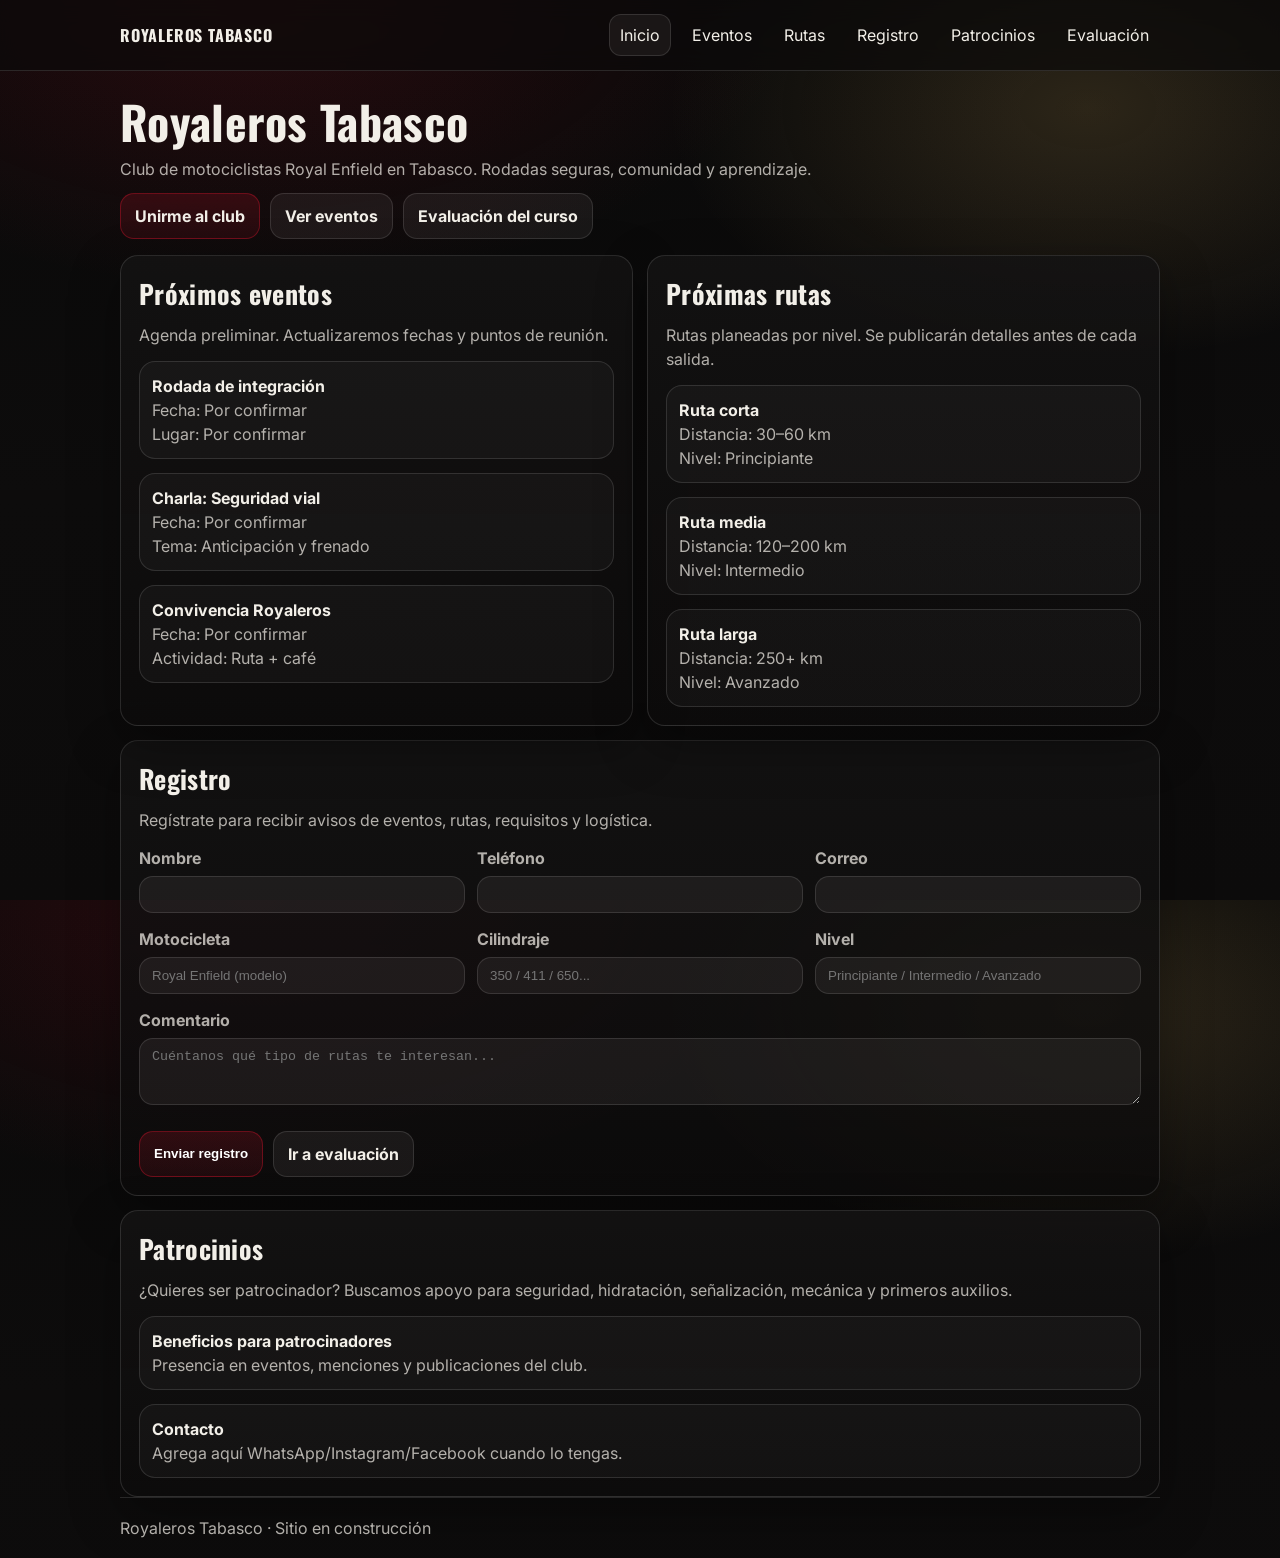
==== index.html @ c6761996 "¨1st¨" ====
<!doctype html>
<html lang="es">
  <head>
    <meta charset="utf-8" />
    <meta name="viewport" content="width=device-width, initial-scale=1" />
    <title>Royaleros Tabasco</title>
    <link rel="stylesheet" href="style.css" />
  </head>
  <body>
    <header class="site-header">
      <div class="container">
        <a class="brand" href="index.html">Royaleros Tabasco</a>
        <nav class="nav">
          <a class="active" href="index.html">Inicio</a>
          <a href="#eventos">Eventos</a>
          <a href="#rutas">Rutas</a>
          <a href="#registro">Registro</a>
          <a href="#patrocinios">Patrocinios</a>
          <a href="evaluacion.html">Evaluación</a>
        </nav>
      </div>
    </header>

    <main class="container">
      <section class="hero">
        <h1>Royaleros Tabasco</h1>
        <p class="muted">
          Club de motociclistas Royal Enfield en Tabasco. Rodadas seguras, comunidad y aprendizaje.
        </p>
        <div class="actions">
          <a class="btn" href="#registro">Unirme al club</a>
          <a class="btn btn-secondary" href="#eventos">Ver eventos</a>
          <a class="btn btn-secondary" href="evaluacion.html">Evaluación del curso</a>
        </div>
      </section>

      <section class="grid-2">
        <section class="card" id="eventos">
          <h2>Próximos eventos</h2>
          <p class="muted">Agenda preliminar. Actualizaremos fechas y puntos de reunión.</p>
          <div class="form">
            <div class="q">
              <strong>Rodada de integración</strong>
              <div class="muted">Fecha: Por confirmar</div>
              <div class="muted">Lugar: Por confirmar</div>
            </div>
            <div class="q">
              <strong>Charla: Seguridad vial</strong>
              <div class="muted">Fecha: Por confirmar</div>
              <div class="muted">Tema: Anticipación y frenado</div>
            </div>
            <div class="q">
              <strong>Convivencia Royaleros</strong>
              <div class="muted">Fecha: Por confirmar</div>
              <div class="muted">Actividad: Ruta + café</div>
            </div>
          </div>
        </section>

        <section class="card" id="rutas">
          <h2>Próximas rutas</h2>
          <p class="muted">Rutas planeadas por nivel. Se publicarán detalles antes de cada salida.</p>
          <div class="form">
            <div class="q">
              <strong>Ruta corta</strong>
              <div class="muted">Distancia: 30–60 km</div>
              <div class="muted">Nivel: Principiante</div>
            </div>
            <div class="q">
              <strong>Ruta media</strong>
              <div class="muted">Distancia: 120–200 km</div>
              <div class="muted">Nivel: Intermedio</div>
            </div>
            <div class="q">
              <strong>Ruta larga</strong>
              <div class="muted">Distancia: 250+ km</div>
              <div class="muted">Nivel: Avanzado</div>
            </div>
          </div>
        </section>
      </section>

      <section class="card" id="registro" style="margin-top: 14px;">
        <h2>Registro</h2>
        <p class="muted">
          Regístrate para recibir avisos de eventos, rutas, requisitos y logística.
        </p>

        <form class="form" action="#" method="post">
          <div class="grid">
            <label class="field">
              <span>Nombre</span>
              <input type="text" name="nombre" autocomplete="name" required />
            </label>
            <label class="field">
              <span>Teléfono</span>
              <input type="tel" name="telefono" autocomplete="tel" />
            </label>
            <label class="field">
              <span>Correo</span>
              <input type="email" name="correo" autocomplete="email" />
            </label>
          </div>

          <div class="grid">
            <label class="field">
              <span>Motocicleta</span>
              <input type="text" name="moto" placeholder="Royal Enfield (modelo)" />
            </label>
            <label class="field">
              <span>Cilindraje</span>
              <input type="text" name="cc" inputmode="numeric" placeholder="350 / 411 / 650..." />
            </label>
            <label class="field">
              <span>Nivel</span>
              <input type="text" name="nivel" placeholder="Principiante / Intermedio / Avanzado" />
            </label>
          </div>

          <label class="field">
            <span>Comentario</span>
            <textarea name="comentario" rows="3" placeholder="Cuéntanos qué tipo de rutas te interesan..."></textarea>
          </label>

          <div class="actions">
            <button class="btn" type="submit">Enviar registro</button>
            <a class="btn btn-secondary" href="evaluacion.html">Ir a evaluación</a>
          </div>
        </form>
      </section>

      <section class="card" id="patrocinios" style="margin-top: 14px;">
        <h2>Patrocinios</h2>
        <p class="muted">
          ¿Quieres ser patrocinador? Buscamos apoyo para seguridad, hidratación, señalización, mecánica y primeros auxilios.
        </p>
        <div class="form">
          <div class="q">
            <strong>Beneficios para patrocinadores</strong>
            <div class="muted">Presencia en eventos, menciones y publicaciones del club.</div>
          </div>
          <div class="q">
            <strong>Contacto</strong>
            <div class="muted">Agrega aquí WhatsApp/Instagram/Facebook cuando lo tengas.</div>
          </div>
        </div>
      </section>

      <footer class="muted" style="padding: 18px 0;">
        Royaleros Tabasco · Sitio en construcción
      </footer>
    </main>
  </body>
</html>
---- style.css ----
@import url('https://fonts.googleapis.com/css2?family=Oswald:wght@400;600;700&family=Inter:wght@400;600;700&display=swap');

:root {
  --re-black: #0c0b0b;
  --re-ink: #141313;
  --re-cream: #f2efe8;
  --re-paper: #fbfaf7;
  --re-red: #b11226;
  --re-gold: #caa45a;
  --re-line: rgba(255, 255, 255, 0.12);
  --re-line-dark: rgba(12, 11, 11, 0.12);
  --re-muted: rgba(242, 239, 232, 0.72);
  --shadow: 0 18px 50px rgba(0, 0, 0, 0.35);
  color-scheme: dark;
}

* { box-sizing: border-box; }

html, body { height: 100%; }

body {
  margin: 0;
  font-family: Inter, ui-sans-serif, system-ui, -apple-system, Segoe UI, Roboto, Arial;
  background:
    radial-gradient(900px 480px at 20% 0%, rgba(177, 18, 38, 0.18), transparent 60%),
    radial-gradient(700px 420px at 85% 12%, rgba(202, 164, 90, 0.18), transparent 60%),
    linear-gradient(180deg, #090909 0%, #0d0c0c 55%, #0c0b0b 100%);
  color: var(--re-cream);
  line-height: 1.5;
}

a { color: inherit; text-decoration: none; }
a:hover { text-decoration: underline; }

.container {
  width: min(1040px, calc(100% - 32px));
  margin: 0 auto;
}

/* Header */
.site-header {
  position: sticky;
  top: 0;
  z-index: 10;
  background: rgba(12, 11, 11, 0.72);
  backdrop-filter: blur(12px);
  border-bottom: 1px solid var(--re-line);
}

.site-header .container {
  display: flex;
  align-items: center;
  justify-content: space-between;
  gap: 16px;
  padding: 14px 0;
}

.brand {
  font-family: Oswald, Inter, system-ui;
  font-weight: 700;
  letter-spacing: 0.8px;
  text-transform: uppercase;
}

.nav {
  display: flex;
  gap: 10px;
  flex-wrap: wrap;
}

.nav a {
  padding: 8px 10px;
  border-radius: 12px;
  border: 1px solid transparent;
}

.nav a.active,
.nav a:hover {
  border-color: var(--re-line);
  background: rgba(242, 239, 232, 0.06);
  text-decoration: none;
}

/* Headings */
h1, h2, h3 {
  font-family: Oswald, Inter, system-ui;
  letter-spacing: 0.3px;
}

h1 {
  font-size: clamp(30px, 4vw, 46px);
  line-height: 1.08;
  margin: 0 0 10px;
}

h2 {
  margin: 0 0 10px;
  font-size: 26px;
}

p { margin: 0 0 12px; }

.muted { color: var(--re-muted); }

/* Layout sections */
.hero {
  padding: 26px 0 16px;
}

.card {
  background: linear-gradient(180deg, rgba(20, 19, 19, 0.86), rgba(12, 11, 11, 0.82));
  border: 1px solid var(--re-line);
  border-radius: 18px;
  padding: 18px;
  box-shadow: var(--shadow);
}

.grid-2 {
  display: grid;
  grid-template-columns: repeat(2, minmax(0, 1fr));
  gap: 14px;
}

@media (max-width: 760px) {
  .grid-2 { grid-template-columns: 1fr; }
}

/* Buttons */
.btn {
  display: inline-flex;
  align-items: center;
  justify-content: center;
  gap: 10px;
  padding: 10px 14px;
  border-radius: 14px;
  font-weight: 700;
  border: 1px solid rgba(177, 18, 38, 0.5);
  background: linear-gradient(180deg, rgba(177, 18, 38, 0.22), rgba(177, 18, 38, 0.12));
  cursor: pointer;
}

.btn:hover { filter: brightness(1.07); text-decoration: none; }

.btn-secondary {
  border-color: var(--re-line);
  background: rgba(242, 239, 232, 0.06);
}

.actions {
  display: flex;
  gap: 10px;
  flex-wrap: wrap;
  margin-top: 12px;
}

/* Forms */
.form {
  display: grid;
  gap: 14px;
  margin-top: 14px;
}

.grid {
  display: grid;
  grid-template-columns: repeat(3, minmax(0, 1fr));
  gap: 12px;
}

@media (max-width: 860px) {
  .grid { grid-template-columns: 1fr; }
}

.field {
  display: grid;
  gap: 6px;
}

.field span {
  font-weight: 700;
  color: var(--re-muted);
}

input,
textarea {
  width: 100%;
  padding: 10px 12px;
  border-radius: 14px;
  border: 1px solid var(--re-line);
  background: rgba(242, 239, 232, 0.06);
  color: var(--re-cream);
  outline: none;
}

textarea { resize: vertical; min-height: 48px; }

input:focus,
textarea:focus {
  border-color: rgba(202, 164, 90, 0.7);
  box-shadow: 0 0 0 3px rgba(202, 164, 90, 0.16);
}

/* Question blocks */
.q {
  border: 1px solid var(--re-line);
  border-radius: 16px;
  padding: 12px;
  background: rgba(242, 239, 232, 0.03);
}

.q legend {
  padding: 0 8px;
  font-weight: 700;
  color: var(--re-cream);
}

.choices {
  display: flex;
  gap: 14px;
  flex-wrap: wrap;
  padding-top: 8px;
}

.choices label {
  display: inline-flex;
  gap: 8px;
  align-items: center;
  padding: 8px 10px;
  border: 1px solid var(--re-line);
  border-radius: 14px;
  background: rgba(242, 239, 232, 0.04);
}

/* Footer */
footer { border-top: 1px solid var(--re-line); }

/* Print styles */
@media print {
  :root {
    color-scheme: light;
  }

  body {
    background: #ffffff;
    color: #111827;
  }

  .site-header,
  .actions,
  .nav {
    display: none !important;
  }

  .container { width: 100%; margin: 0; }

  .card {
    box-shadow: none;
    background: #ffffff;
    border-color: #d1d5db;
  }

  input,
  textarea {
    background: #ffffff;
    color: #111827;
    border-color: #d1d5db;
  }

  .muted { color: #374151; }
}
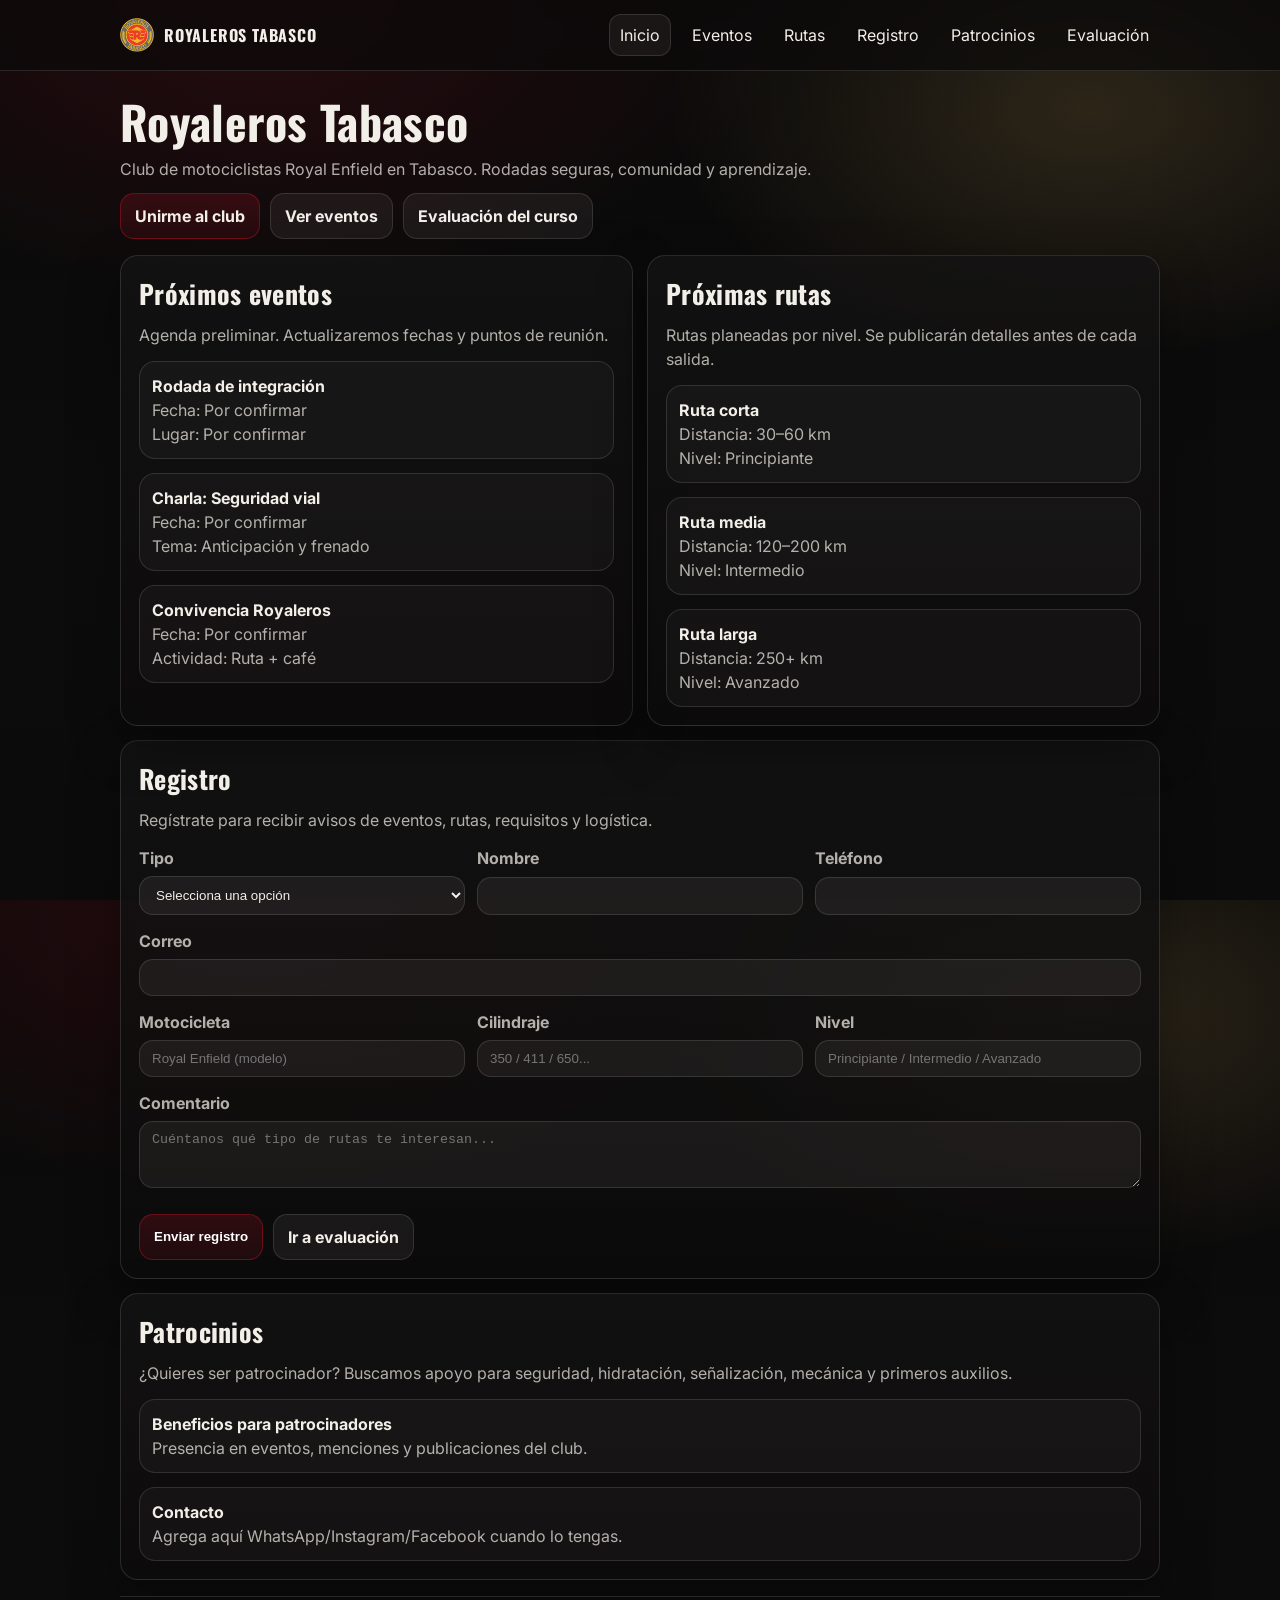
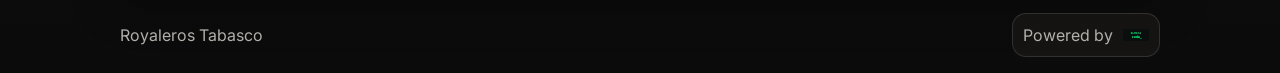
==== commit 816adf0c: "¨logs¨" ====
--- a/index.html
+++ b/index.html
@@ -9,7 +9,10 @@
   <body>
     <header class="site-header">
       <div class="container">
-        <a class="brand" href="index.html">Royaleros Tabasco</a>
+        <a class="brand" href="index.html">
+          <img class="logo" src="img/relogo.png" alt="Royaleros Tabasco" />
+          <span>Royaleros Tabasco</span>
+        </a>
         <nav class="nav">
           <a class="active" href="index.html">Inicio</a>
           <a href="#eventos">Eventos</a>
@@ -86,8 +89,17 @@
           Regístrate para recibir avisos de eventos, rutas, requisitos y logística.
         </p>
 
-        <form class="form" action="#" method="post">
+        <form class="form" action="https://formspree.io/f/xqedgzde" method="post">
           <div class="grid">
+            <label class="field">
+              <span>Tipo</span>
+              <select name="tipo" required>
+                <option value="" selected disabled>Selecciona una opción</option>
+                <option value="Motociclista">Motociclista</option>
+                <option value="Patrocinador">Patrocinador</option>
+                <option value="Aficionado">Aficionado</option>
+              </select>
+            </label>
             <label class="field">
               <span>Nombre</span>
               <input type="text" name="nombre" autocomplete="name" required />
@@ -96,12 +108,11 @@
               <span>Teléfono</span>
               <input type="tel" name="telefono" autocomplete="tel" />
             </label>
-            <label class="field">
-              <span>Correo</span>
-              <input type="email" name="correo" autocomplete="email" />
-            </label>
           </div>
-
+          <label class="field">
+            <span>Correo</span>
+            <input type="email" name="correo" autocomplete="email" />
+          </label>
           <div class="grid">
             <label class="field">
               <span>Motocicleta</span>
@@ -146,8 +157,14 @@
         </div>
       </section>
 
-      <footer class="muted" style="padding: 18px 0;">
-        Royaleros Tabasco · Sitio en construcción
+      <footer class="site-footer">
+        <div class="footer-inner">
+          <span class="muted">Royaleros Tabasco</span>
+          <a class="powered" href="https://olmecacode.pages.dev" target="_blank" rel="noopener noreferrer">
+            <span class="muted">Powered by</span>
+            <img class="powered-logo" src="img/logo.svg?v=3" alt="Olmeca Code" />
+          </a>
+        </div>
       </footer>
     </main>
   </body>
--- a/style.css
+++ b/style.css
@@ -37,6 +37,12 @@
   margin: 0 auto;
 }
 
+@media (max-width: 520px) {
+  .container {
+    width: calc(100% - 24px);
+  }
+}
+
 /* Header */
 .site-header {
   position: sticky;
@@ -55,17 +61,51 @@
   padding: 14px 0;
 }
 
+@media (max-width: 520px) {
+  .site-header .container {
+    padding: 10px 0;
+    gap: 10px;
+  }
+}
+
 .brand {
+  display: inline-flex;
+  align-items: center;
+  gap: 10px;
   font-family: Oswald, Inter, system-ui;
   font-weight: 700;
   letter-spacing: 0.8px;
   text-transform: uppercase;
 }
 
+.logo {
+  width: 34px;
+  height: 34px;
+  object-fit: contain;
+  border-radius: 10px;
+}
+
+@media (max-width: 520px) {
+  .logo {
+    width: 30px;
+    height: 30px;
+  }
+}
+
 .nav {
   display: flex;
   gap: 10px;
   flex-wrap: wrap;
+}
+
+@media (max-width: 520px) {
+  .nav {
+    gap: 6px;
+  }
+
+  .nav a {
+    padding: 7px 9px;
+  }
 }
 
 .nav a {
@@ -153,6 +193,17 @@
   margin-top: 12px;
 }
 
+@media (max-width: 520px) {
+  .actions {
+    display: grid;
+    grid-template-columns: 1fr;
+  }
+
+  .btn {
+    width: 100%;
+  }
+}
+
 /* Forms */
 .form {
   display: grid;
@@ -181,6 +232,7 @@
 }
 
 input,
+select,
 textarea {
   width: 100%;
   padding: 10px 12px;
@@ -193,7 +245,14 @@
 
 textarea { resize: vertical; min-height: 48px; }
 
+@media (max-width: 520px) {
+  textarea {
+    min-height: 84px;
+  }
+}
+
 input:focus,
+select:focus,
 textarea:focus {
   border-color: rgba(202, 164, 90, 0.7);
   box-shadow: 0 0 0 3px rgba(202, 164, 90, 0.16);
@@ -214,24 +273,98 @@
 }
 
 .choices {
+  display: grid;
+  grid-template-columns: repeat(3, minmax(0, 1fr));
+  gap: 10px;
+  padding-top: 10px;
+}
+
+.choices label {
   display: flex;
-  gap: 14px;
-  flex-wrap: wrap;
-  padding-top: 8px;
-}
-
-.choices label {
-  display: inline-flex;
-  gap: 8px;
-  align-items: center;
-  padding: 8px 10px;
+  gap: 10px;
+  align-items: center;
+  justify-content: flex-start;
+  padding: 12px 12px;
   border: 1px solid var(--re-line);
-  border-radius: 14px;
+  border-radius: 16px;
   background: rgba(242, 239, 232, 0.04);
+  min-height: 48px;
+  user-select: none;
+}
+
+.choices input[type="radio"] {
+  width: 18px;
+  height: 18px;
+}
+
+@media (max-width: 860px) {
+  .choices {
+    grid-template-columns: repeat(2, minmax(0, 1fr));
+  }
+}
+
+@media (max-width: 520px) {
+  .card {
+    padding: 14px;
+    border-radius: 16px;
+  }
+
+  .hero {
+    padding: 18px 0 10px;
+  }
+
+  .choices {
+    grid-template-columns: 1fr;
+  }
+
+  .q {
+    padding: 10px;
+  }
+
+  .q legend {
+    font-size: 15px;
+  }
 }
 
 /* Footer */
 footer { border-top: 1px solid var(--re-line); }
+
+.site-footer {
+  margin-top: 16px;
+  padding: 16px 0;
+}
+
+.footer-inner {
+  display: flex;
+  align-items: center;
+  justify-content: space-between;
+  gap: 12px;
+}
+
+.powered {
+  display: inline-flex;
+  align-items: center;
+  gap: 10px;
+  padding: 8px 10px;
+  border-radius: 14px;
+  border: 1px solid var(--re-line);
+  background: rgba(242, 239, 232, 0.04);
+}
+
+.powered:hover { text-decoration: none; filter: brightness(1.06); }
+
+.powered-logo {
+  width: 26px;
+  height: 26px;
+  object-fit: contain;
+}
+
+@media (max-width: 520px) {
+  .footer-inner {
+    flex-direction: column;
+    align-items: flex-start;
+  }
+}
 
 /* Print styles */
 @media print {
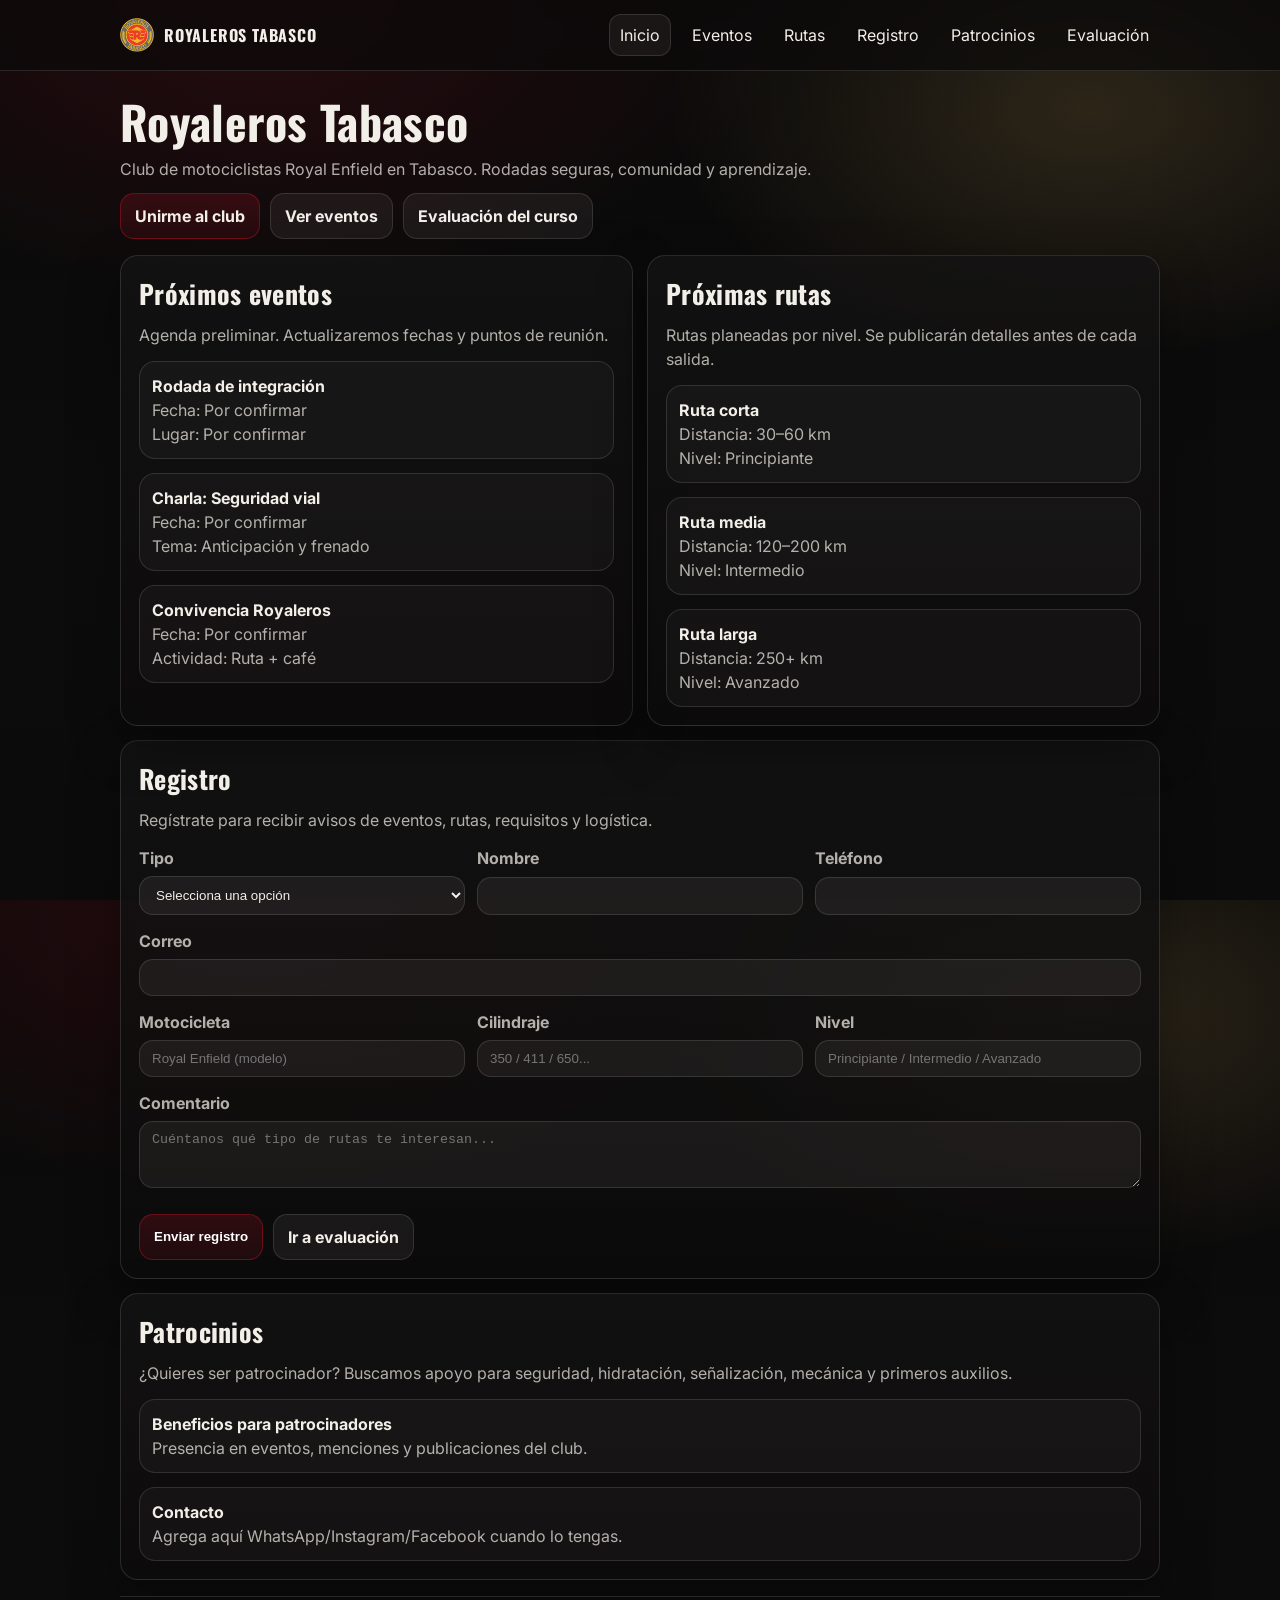
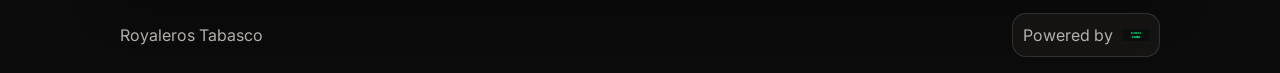
==== commit dee031e4: "¨prueval¨" ====
--- a/index.html
+++ b/index.html
@@ -167,5 +167,58 @@
         </div>
       </footer>
     </main>
+
+    <script>
+      const registroForm = document.querySelector('form[action="https://formspree.io/f/xqedgzde"]');
+
+      function ensureHidden(form, name) {
+        let el = form.querySelector(`input[type="hidden"][name="${CSS.escape(name)}"]`);
+        if (!el) {
+          el = document.createElement('input');
+          el.type = 'hidden';
+          el.name = name;
+          form.appendChild(el);
+        }
+        return el;
+      }
+
+      function ensureHiddenTextArea(form, name) {
+        let el = form.querySelector(`textarea[name="${CSS.escape(name)}"]`);
+        if (!el) {
+          el = document.createElement('textarea');
+          el.name = name;
+          el.setAttribute('hidden', '');
+          form.appendChild(el);
+        }
+        return el;
+      }
+
+      registroForm?.addEventListener('submit', () => {
+        const fd = new FormData(registroForm);
+        const tipo = (fd.get('tipo') ?? '').toString().trim();
+        const nombre = (fd.get('nombre') ?? '').toString().trim();
+        const telefono = (fd.get('telefono') ?? '').toString().trim();
+        const correo = (fd.get('correo') ?? '').toString().trim();
+        const moto = (fd.get('moto') ?? '').toString().trim();
+        const cc = (fd.get('cc') ?? '').toString().trim();
+        const nivel = (fd.get('nivel') ?? '').toString().trim();
+        const comentario = (fd.get('comentario') ?? '').toString().trim();
+
+        ensureHidden('_subject').value = `Registro: ${nombre || 'Participante'}${tipo ? ` (${tipo})` : ''}`;
+
+        const resumen =
+          `REGISTRO – Royaleros Tabasco\n` +
+          `Tipo: ${tipo || '(sin especificar)'}\n` +
+          `Nombre: ${nombre || '(sin nombre)'}\n` +
+          `Teléfono: ${telefono || '(sin teléfono)'}\n` +
+          `Correo: ${correo || '(sin correo)'}\n` +
+          `Motocicleta: ${moto || '(sin moto)'}\n` +
+          `Cilindraje: ${cc || '(sin cc)'}\n` +
+          `Nivel: ${nivel || '(sin nivel)'}\n\n` +
+          `Comentario:\n${comentario || '(sin comentario)'}\n`;
+
+        ensureHiddenTextArea(registroForm, 'resumen').value = resumen;
+      });
+    </script>
   </body>
 </html>
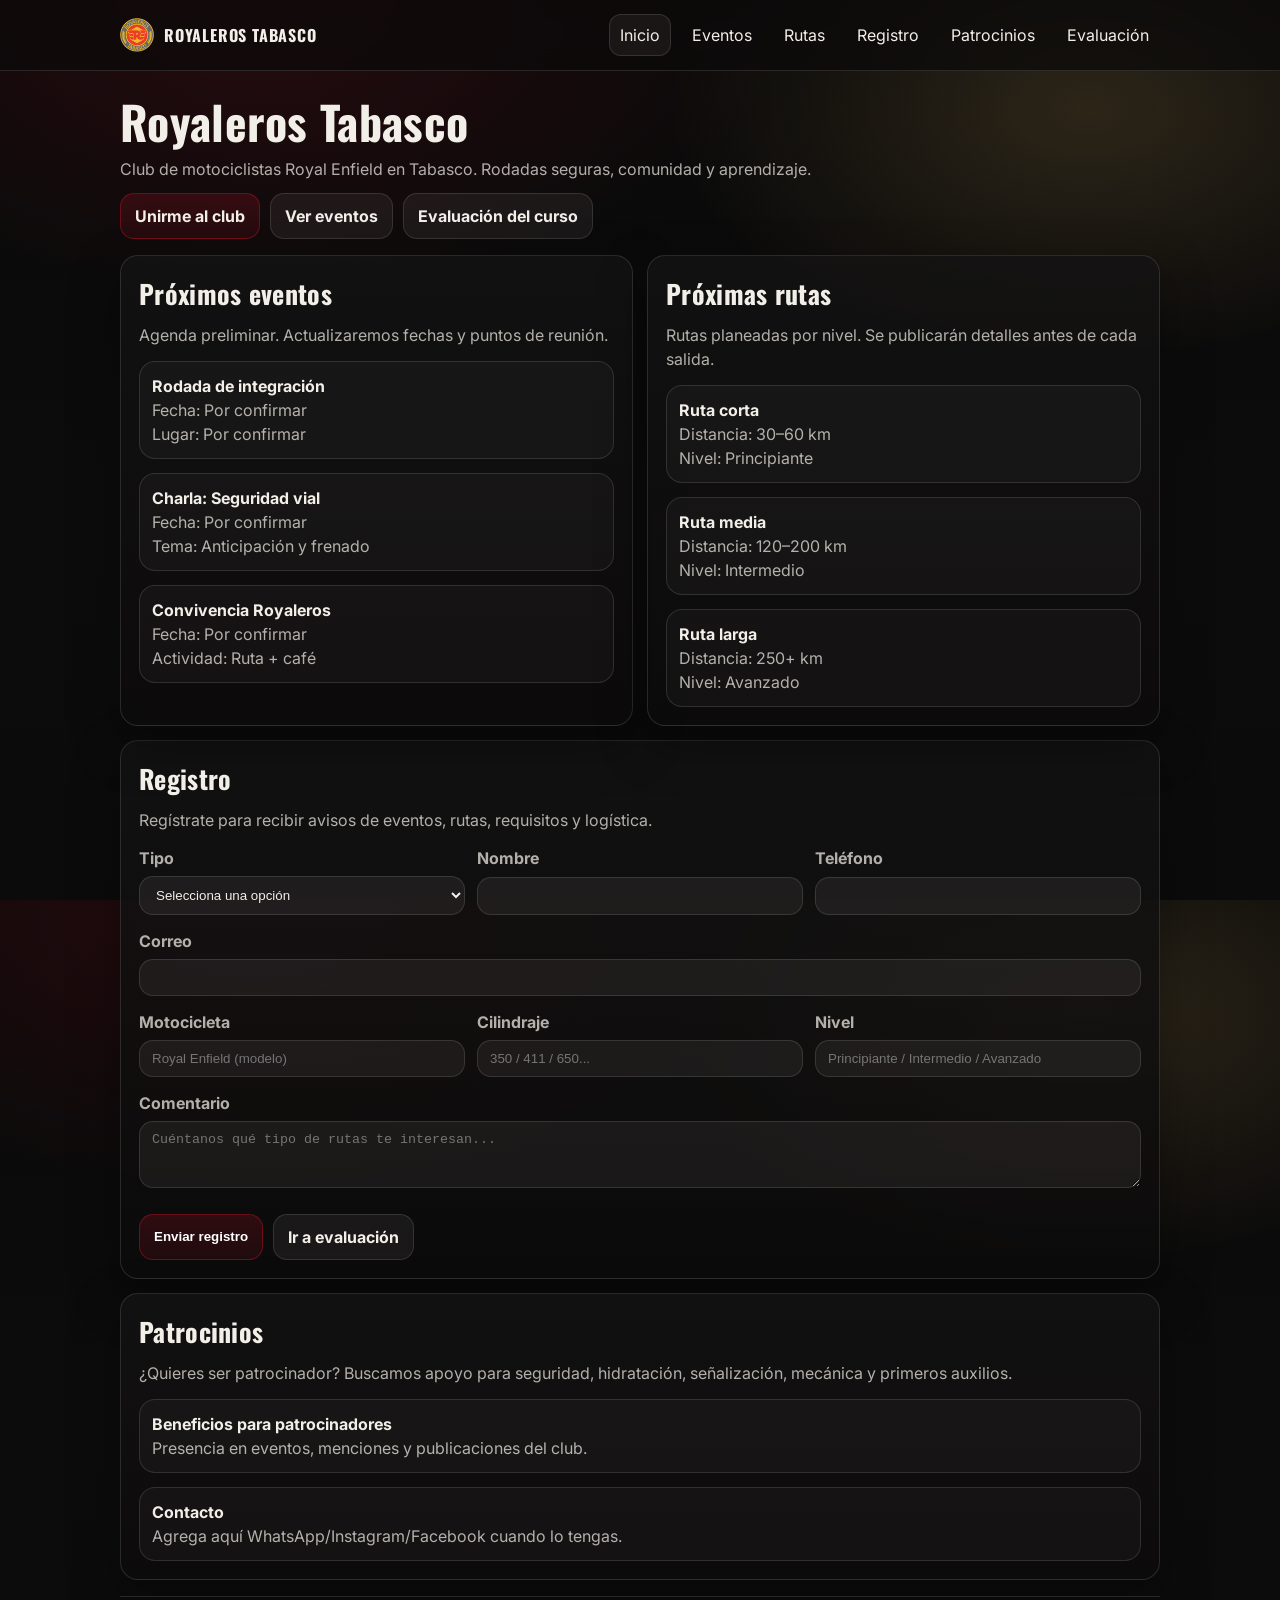
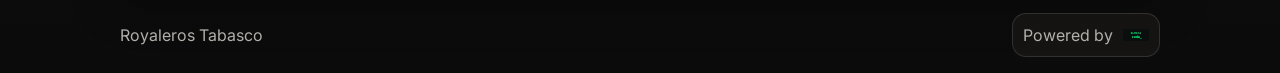
==== commit 2d2fb6df: "¨spam¨" ====
--- a/index.html
+++ b/index.html
@@ -133,6 +133,11 @@
             <textarea name="comentario" rows="3" placeholder="Cuéntanos qué tipo de rutas te interesan..."></textarea>
           </label>
 
+          <label class="field" style="display:none">
+            <span>Dejar en blanco</span>
+            <input type="text" name="_gotcha" tabindex="-1" autocomplete="off" />
+          </label>
+
           <div class="actions">
             <button class="btn" type="submit">Enviar registro</button>
             <a class="btn btn-secondary" href="evaluacion.html">Ir a evaluación</a>
